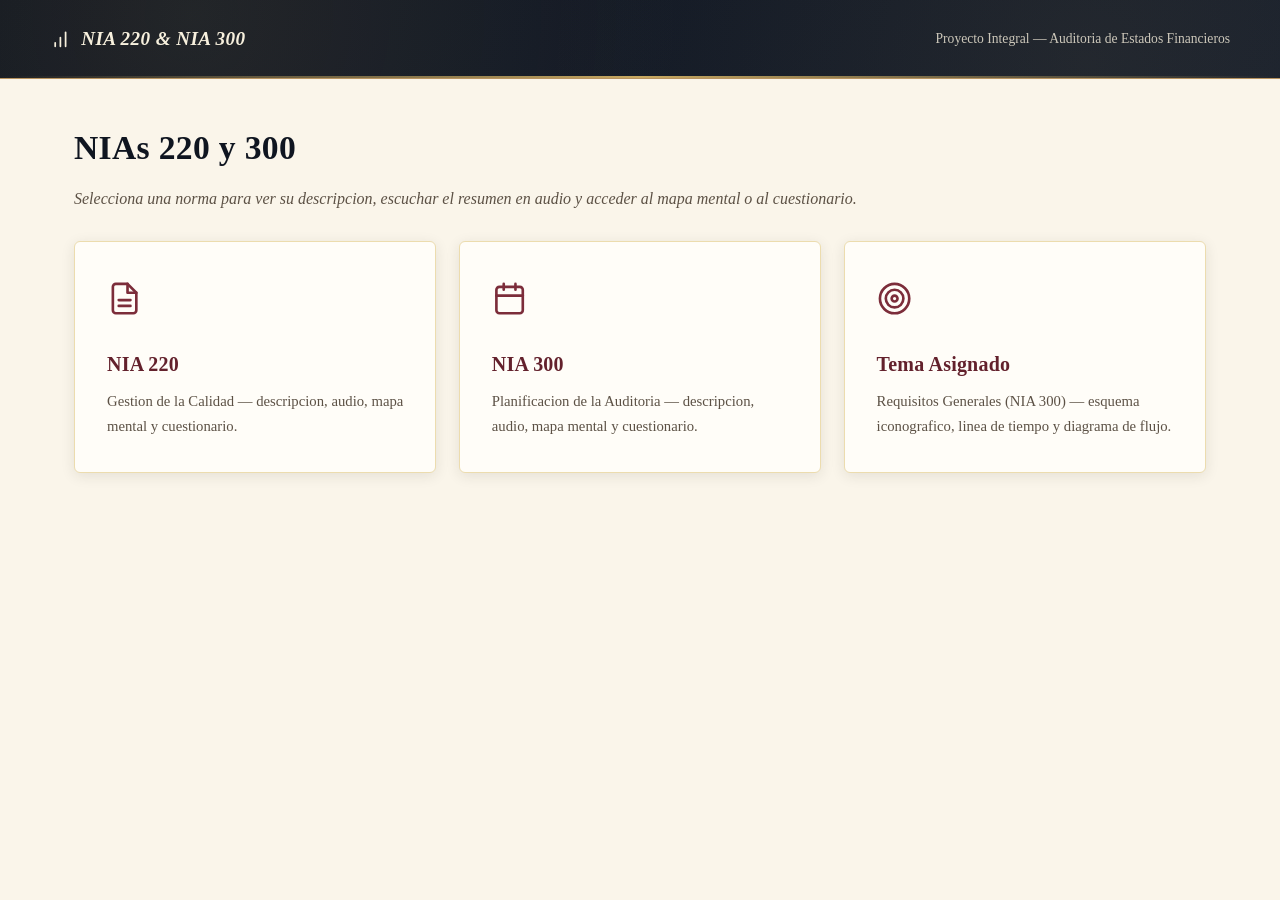
==== index.html @ 5d4ba633 "Version #1" ====
<!DOCTYPE html>
<html lang="es">
<head>
<meta charset="UTF-8">
<meta name="viewport" content="width=device-width, initial-scale=1.0">
<title>NIAs 220 y 300</title>
<link rel="preconnect" href="https://fonts.googleapis.com">
<link rel="preconnect" href="https://fonts.gstatic.com" crossorigin>
<link href="https://fonts.googleapis.com/css2?family=Poppins:wght@500;600;700;800&family=Inter:wght@400;500;600;700&display=swap" rel="stylesheet">
<link rel="stylesheet" href="style.css">
</head>
<body>
<header class="site-header">
<div class="site-header-inner">
<a class="brand" href="index.html"><svg viewBox="0 0 24 24" fill="none" stroke="currentColor" stroke-width="2" stroke-linecap="round" stroke-linejoin="round"><line x1="12" y1="20" x2="12" y2="10"/><line x1="18" y1="20" x2="18" y2="4"/><line x1="6" y1="20" x2="6" y2="16"/></svg> NIA 220 &amp; NIA 300</a>
<span class="crumb">Proyecto Integral &mdash; Auditoria de Estados Financieros</span>
</div>
</header>

<main>
<div class="page-title">
<h1>NIAs 220 y 300</h1>
<p>Selecciona una norma para ver su descripcion, escuchar el resumen en audio y acceder al mapa mental o al cuestionario.</p>
</div>

<div class="norma-grid">
<a class="norma-card" href="nia220.html">
<div class="n-icon"><svg viewBox="0 0 24 24" fill="none" stroke="currentColor" stroke-width="1.8" stroke-linecap="round" stroke-linejoin="round"><path d="M14 2H6a2 2 0 0 0-2 2v16a2 2 0 0 0 2 2h12a2 2 0 0 0 2-2V8z"/><polyline points="14 2 14 8 20 8"/><line x1="16" y1="13" x2="8" y2="13"/><line x1="16" y1="17" x2="8" y2="17"/></svg></div>
<h3>NIA 220</h3>
<p>Gestion de la Calidad &mdash; descripcion, audio, mapa mental y cuestionario.</p>
</a>
<a class="norma-card" href="nia300.html">
<div class="n-icon"><svg viewBox="0 0 24 24" fill="none" stroke="currentColor" stroke-width="1.8" stroke-linecap="round" stroke-linejoin="round"><rect x="3" y="4" width="18" height="18" rx="2"/><line x1="16" y1="2" x2="16" y2="6"/><line x1="8" y1="2" x2="8" y2="6"/><line x1="3" y1="10" x2="21" y2="10"/></svg></div>
<h3>NIA 300</h3>
<p>Planificacion de la Auditoria &mdash; descripcion, audio, mapa mental y cuestionario.</p>
</a>
<a class="norma-card" href="tema.html">
<div class="n-icon"><svg viewBox="0 0 24 24" fill="none" stroke="currentColor" stroke-width="1.8" stroke-linecap="round" stroke-linejoin="round"><circle cx="12" cy="12" r="10"/><circle cx="12" cy="12" r="6"/><circle cx="12" cy="12" r="2"/></svg></div>
<h3>Tema Asignado</h3>
<p>Requisitos Generales (NIA 300) &mdash; esquema iconografico, linea de tiempo y diagrama de flujo.</p>
</a>
</div>

</main>
</body>
</html>
---- style.css ----
:root{
  --gold-100:#f7f0dd;
  --gold-200:#ecdcae;
  --gold-300:#dcc384;
  --gold-400:#c9a961;
  --gold-500:#b8935f;
  --gold-600:#9c7a45;
  --wine-400:#a1495a;
  --wine-500:#7c2d3a;
  --wine-600:#63212c;
  --wine-700:#4a1820;
  --navy-700:#1f2a3d;
  --navy-800:#161e2c;
  --navy-900:#0f1520;
  --ink-900:#2b241d;
  --ink-600:#5c5145;
  --ink-400:#8a7d6c;
  --surface:#fffdf8;
  --paper:#faf5ea;
  --radius-lg:6px;
  --radius-md:4px;
  --radius-sm:3px;
  --shadow-soft:0 3px 14px rgba(43,36,29,.10);
  --shadow-hover:0 8px 22px rgba(43,36,29,.16);
  --z-dropdown:10;
  --z-sticky:20;
  --z-overlay:30;

  /* Alias de compatibilidad: mismos nombres que usa el JS/SVG del mapa mental,
     remapeados a la paleta vintage para no romper fills inline */
  --blue-50:var(--gold-100);
  --blue-100:var(--gold-100);
  --blue-200:var(--gold-200);
  --blue-300:var(--gold-300);
  --blue-400:var(--gold-400);
  --blue-500:var(--gold-500);
  --blue-600:var(--wine-500);
  --blue-700:var(--wine-600);
  --blue-800:var(--wine-600);
  --blue-900:var(--navy-900);
  --teal-400:var(--gold-300);
  --teal-500:var(--gold-500);
  --teal-600:var(--wine-500);
}
*,*::before,*::after{box-sizing:border-box;margin:0;padding:0}
html{scroll-behavior:smooth}
body{
  font-family:'Lora','Georgia','Times New Roman',serif;
  background:var(--paper);
  color:var(--ink-900);
  line-height:1.75;
  -webkit-font-smoothing:antialiased;
}
h1,h2,h3,h4{font-family:'Playfair Display','Times New Roman',serif;text-wrap:balance;letter-spacing:.01em}
p{text-wrap:pretty}
:focus-visible{outline:2px solid var(--gold-500);outline-offset:2px;border-radius:2px}

/* ---------- Header ---------- */
header{
  background:linear-gradient(135deg,var(--navy-900) 0%,var(--navy-800) 55%,var(--navy-700) 100%);
  color:var(--gold-100);padding:3.5rem 1.5rem 3rem;text-align:center;position:relative;overflow:hidden;
  border-bottom:1px solid var(--gold-500);
}
header::before{
  content:"";position:absolute;inset:0;
  background:radial-gradient(circle at 15% 20%,rgba(201,169,97,.10),transparent 45%),
             radial-gradient(circle at 85% 80%,rgba(201,169,97,.08),transparent 50%);
  pointer-events:none;
}
header::after{content:"";position:absolute;bottom:0;left:0;right:0;height:2px;background:linear-gradient(90deg,transparent,var(--gold-400),transparent)}
header h1{font-size:2.6rem;font-weight:700;letter-spacing:.02em;position:relative;font-style:italic}
header p{font-size:1.05rem;opacity:.85;margin-top:.6rem;font-weight:400;position:relative;font-family:'Lora',serif}
.badge-header{display:inline-flex;gap:.6rem;margin-top:1.2rem;flex-wrap:wrap;justify-content:center;position:relative}
.badge-header span{
  background:rgba(201,169,97,.12);
  border:1px solid rgba(201,169,97,.45);padding:.4rem 1.1rem;border-radius:999px;
  font-size:.78rem;font-weight:600;letter-spacing:.04em;text-transform:uppercase;color:var(--gold-200)
}

/* ---------- Buttons ---------- */
.back-btn,.audio-btn,.quiz-submit{
  display:inline-block;border:none;cursor:pointer;
  font-family:'Lora',serif;font-weight:600;font-size:.9rem;letter-spacing:.02em;
  border-radius:var(--radius-sm);padding:.65rem 1.5rem;
  transition:transform .18s ease,box-shadow .18s ease,background .18s ease;
  box-shadow:var(--shadow-soft);
}
.back-btn{background:var(--surface);color:var(--wine-600);border:1.5px solid var(--gold-300)}
.back-btn:hover{background:var(--wine-600);color:var(--gold-100);transform:translateY(-2px);box-shadow:var(--shadow-hover)}
.audio-btn{background:linear-gradient(135deg,var(--navy-800),var(--navy-700));color:var(--gold-100)}
.audio-btn.pause{background:linear-gradient(135deg,#8a7d6c,#5c5145)}
.audio-btn.stop{background:linear-gradient(135deg,var(--wine-500),var(--wine-600))}
.audio-btn:hover,.quiz-submit:hover{transform:translateY(-2px);box-shadow:var(--shadow-hover)}
.quiz-submit{background:linear-gradient(135deg,var(--gold-500),var(--gold-600));color:var(--navy-900);margin-top:.6rem}

/* ---------- Layout & Cards ---------- */
.tab-content{display:none;padding:2.5rem 1.5rem 4rem;max-width:1180px;margin:0 auto}
.tab-content.active{display:block;animation:fadeIn .5s ease}
@keyframes fadeIn{from{opacity:0;transform:translateY(6px)}to{opacity:1;transform:translateY(0)}}
.card{
  background:var(--surface);border-radius:var(--radius-lg);padding:2.2rem;
  margin-bottom:1.8rem;box-shadow:var(--shadow-soft);border:1px solid var(--gold-200);
  transition:box-shadow .3s ease;
}
.card:hover{box-shadow:var(--shadow-hover)}
.card h2{font-size:1.4rem;font-weight:700;color:var(--wine-600);margin-bottom:1.1rem;border-bottom:1px solid var(--gold-200);padding-bottom:.6rem}

/* ---------- Audio ---------- */
.audio-controls{display:flex;gap:.7rem;flex-wrap:wrap;margin:1.2rem 0}
.audio-status{font-size:.85rem;color:var(--ink-600);font-weight:500;margin-bottom:.5rem;font-style:italic}
.audio-progress{background:var(--gold-100);border-radius:999px;height:6px;overflow:hidden}
.audio-progress-bar{height:100%;width:0;background:linear-gradient(90deg,var(--gold-500),var(--wine-500));border-radius:999px;transition:width .3s ease}

/* ---------- Quiz ---------- */
.quiz-question{background:var(--gold-100);border-radius:var(--radius-sm);padding:1.3rem 1.4rem;margin-bottom:1rem;border-left:3px solid var(--wine-500)}
.quiz-question p.q-text{font-weight:700;margin-bottom:.7rem;color:var(--navy-900)}
.quiz-options{display:flex;flex-direction:column;gap:.5rem}
.quiz-options label{display:flex;align-items:center;gap:.5rem;cursor:pointer;padding:.35rem .5rem;border-radius:var(--radius-sm);transition:background .15s ease}
.quiz-options label:hover{background:var(--gold-200)}
.quiz-options input[type=radio]{accent-color:var(--wine-500)}
.quiz-result{display:none;margin-top:1.2rem;padding:1.1rem;border-radius:var(--radius-sm);font-weight:700;text-align:center}
.quiz-result.show{display:block;animation:fadeIn .4s ease}
.quiz-result.pass{background:#eaf0e4;color:#3f5c34;border:1px solid #9db98a}
.quiz-result.fail{background:#f3e2e2;color:var(--wine-600);border:1px solid var(--wine-400)}

/* ---------- Misc blocks ---------- */
.summary-box{background:var(--gold-100);border-left:3px solid var(--gold-500);border-radius:0 var(--radius-sm) var(--radius-sm) 0;padding:1.1rem 1.3rem;margin:1rem 0}
.pres-card{
  display:flex;align-items:center;gap:1.4rem;
  background:linear-gradient(135deg,var(--navy-900),var(--navy-700));color:var(--gold-100);
  border-radius:var(--radius-lg);padding:2.2rem;margin:1.5rem 0;box-shadow:var(--shadow-soft);
  border:1px solid var(--gold-500);
}
.pres-card .icon{font-size:2.6rem;color:var(--gold-400)}
.pres-card h3{font-size:1.3rem;margin-bottom:.3rem;font-family:'Playfair Display',serif}
.pres-card p{opacity:.85;font-size:.95rem}

/* ---------- Table ---------- */
table{width:100%;border-collapse:collapse;border-radius:var(--radius-sm);overflow:hidden}
th{background:var(--navy-900);color:var(--gold-200);font-family:'Playfair Display',serif;font-weight:600;letter-spacing:.02em}
th,td{padding:.85rem 1rem;text-align:left;border-bottom:1px solid var(--gold-200);font-size:.92rem}
tr:last-child td{border-bottom:none}
tbody tr:hover{background:var(--gold-100)}

/* ========== MAPA MENTAL INTERACTIVO ========== */
.mm-container { 
  position:relative; width:100%; height:520px; border-radius:var(--radius-md); 
  border:1.5px solid var(--gold-300); overflow:hidden; 
  background:linear-gradient(135deg,var(--paper) 0%,var(--gold-100) 100%); 
  cursor:grab; touch-action:none; margin-top:1rem;
}
.mm-container:active { cursor:grabbing; }
.mm-container.grabbing { cursor:grabbing; }
.mm-svg { width:100%; height:100%; display:block; }

.mm-node { cursor:pointer; }
.mm-node-rect { transition:all 0.3s ease; stroke:var(--gold-400); stroke-width:1.5px; }
.mm-node:hover .mm-node-rect { filter:brightness(1.06); transform:scale(1.02); }
.mm-node.active .mm-node-rect { stroke:var(--wine-600); stroke-width:2.5px; }
.mm-node text{ font-family:'Lora','Georgia',serif; font-weight:600; fill:var(--navy-900); }
.mm-node.active text{ fill:var(--gold-100); }
.mm-edge, .mm-link{ stroke:var(--gold-300); stroke-width:1.5px; }
.mm-root .mm-node-rect{ fill:var(--navy-900); stroke:var(--gold-500); }
.mm-root text{ fill:var(--gold-100); }

.mm-detail { 
  position:absolute; bottom:14px; left:14px; right:14px; max-width:600px; margin:0 auto;
  background:var(--surface); border:1.5px solid var(--gold-300); 
  border-radius:var(--radius-sm); padding:1.2rem 1.5rem; 
  box-shadow:var(--shadow-hover); display:none; 
  animation:slideUp 0.35s ease; z-index:20;
}
.mm-detail.show { display:block; }
@keyframes slideUp { from { opacity:0; transform:translateY(10px); } to { opacity:1; transform:translateY(0); } }
.mm-detail h4 { margin:0 0 8px; font-size:1.05rem; font-weight:700; color:var(--wine-600); font-family:'Playfair Display',serif; }
.mm-detail p { margin:0; font-size:.9rem; color:var(--ink-600); line-height:1.7; }
.mm-detail .close-btn { 
  position:absolute; top:8px; right:12px; background:none; border:none; 
  font-size:1.3rem; color:var(--ink-400); cursor:pointer; padding:2px 6px; line-height:1;
}
.mm-detail .close-btn:hover { color:var(--wine-600); }

.mm-controls { 
  position:absolute; top:12px; right:12px; display:flex; gap:8px; z-index:10;
}
.mm-ctrl-btn { 
  width:36px; height:36px; border-radius:var(--radius-sm); border:1.5px solid var(--gold-300); 
  background:var(--surface); color:var(--wine-600); 
  font-size:1.1rem; font-weight:600; cursor:pointer; display:flex; align-items:center; justify-content:center;
  transition:all 0.2s ease; box-shadow:var(--shadow-soft); font-family:'Lora',serif;
}
.mm-ctrl-btn:hover { background:var(--wine-600); color:var(--gold-100); border-color:var(--wine-600); transform:translateY(-2px); }

.mm-legend { 
  position:absolute; top:12px; left:12px; display:flex; gap:14px; z-index:10; flex-wrap:wrap;
}
.mm-legend-item { display:flex; align-items:center; gap:6px; font-size:.75rem; color:var(--ink-600); font-weight:500; }
.mm-legend-dot { width:12px; height:12px; border-radius:50%; box-shadow:0 1px 4px rgba(0,0,0,.1); }

.mm-hint {
  position:absolute; bottom:12px; right:12px; font-size:.7rem; color:var(--ink-600);
  background:rgba(250,245,234,.85); padding:4px 10px; border-radius:999px; z-index:5;
}

/* ========== ESQUEMA ICONOGRAFICO ========== */
.icono-grid { display:grid; grid-template-columns:repeat(auto-fit,minmax(200px,1fr)); gap:14px; margin-top:1.2rem; }
.icono-card {
  background:var(--surface); border:1.5px solid var(--gold-200); border-radius:var(--radius-md);
  padding:1.6rem 1.2rem; text-align:center; cursor:pointer;
  transition:transform .3s ease, box-shadow .3s ease, border-color .3s ease;
  position:relative; overflow:hidden;
}
.icono-card::before {
  content:""; position:absolute; top:0; left:0; right:0; height:3px;
  background:linear-gradient(90deg,var(--gold-500),var(--wine-500)); transform:scaleX(0);
  transition:transform .35s ease; transform-origin:left;
}
.icono-card:hover { transform:translateY(-4px); box-shadow:var(--shadow-hover); border-color:var(--gold-400); }
.icono-card:hover::before { transform:scaleX(1); }
.icono-card.selected { border-color:var(--wine-500); box-shadow:0 0 0 3px rgba(124,45,58,.12); }
.icono-card.selected::before { transform:scaleX(1); }
.icono-svg {
  width:48px; height:48px; margin:0 auto .9rem; color:var(--wine-500);
  transition:transform .3s ease, color .3s ease;
}
.icono-card:hover .icono-svg { transform:scale(1.08); color:var(--wine-600); }
.icono-card h4 { color:var(--wine-600); font-size:1rem; margin-bottom:.4rem; font-family:'Playfair Display',serif; }
.icono-card p { font-size:.85rem; color:var(--ink-600); line-height:1.5; }

.icono-detail-panel {
  background:var(--gold-100); border:1.5px solid var(--gold-300); border-radius:var(--radius-md);
  padding:1.6rem 2rem; margin-top:1.5rem; display:none; animation:fadeIn .4s ease;
  border-left:4px solid var(--wine-600);
}
.icono-detail-panel.show { display:block; }
.icono-detail-panel h4 { color:var(--wine-600); font-size:1.15rem; margin-bottom:.6rem; font-family:'Playfair Display',serif; }
.icono-detail-panel p { color:var(--ink-600); font-size:.95rem; line-height:1.7; }

/* ========== LINEA DE TIEMPO ========== */
.timeline-wrap { position:relative; padding:2.5rem 0 1rem; }
.timeline-track {
  position:absolute; top:50%; left:50px; right:50px; height:2px;
  background:var(--gold-200); border-radius:2px; transform:translateY(-50%);
}
.timeline-progress {
  position:absolute; top:50%; left:50px; height:2px;
  background:linear-gradient(90deg,var(--gold-500),var(--wine-500)); border-radius:2px;
  transform:translateY(-50%); transition:width .6s cubic-bezier(.4,0,.2,1); width:0%;
}
.timeline-nodes { display:flex; justify-content:space-between; position:relative; padding:0 30px; }
.timeline-node {
  display:flex; flex-direction:column; align-items:center; cursor:pointer; width:90px;
  transition:transform .25s ease;
}
.timeline-node:hover { transform:translateY(-3px); }
.timeline-node .node-circle {
  width:42px; height:42px; border-radius:50%; border:2px solid var(--gold-300);
  background:var(--surface); display:flex; align-items:center; justify-content:center;
  font-size:15px; font-weight:700; color:var(--gold-600); font-family:'Playfair Display',serif;
  transition:all .3s ease; z-index:2; position:relative; box-shadow:var(--shadow-soft);
}
.timeline-node.active .node-circle {
  border-color:var(--wine-600); background:linear-gradient(135deg,var(--wine-600),var(--wine-700));
  color:var(--gold-100); box-shadow:0 4px 14px rgba(99,33,44,.3);
}
.timeline-node .node-label {
  margin-top:10px; font-size:12px; color:var(--ink-600); text-align:center; font-weight:600;
  max-width:100px; line-height:1.3; transition:color .3s ease;
}
.timeline-node.active .node-label { color:var(--wine-600); }

.timeline-detail {
  margin-top:2rem; padding:1.5rem 2rem; border-radius:var(--radius-md);
  border:1.5px solid var(--gold-300); background:var(--surface);
  box-shadow:var(--shadow-soft); min-height:90px; animation:fadeIn .4s ease;
}
.timeline-detail h4 { margin:0 0 8px; font-size:1.15rem; font-weight:700; color:var(--wine-600); font-family:'Playfair Display',serif; }
.timeline-detail p { margin:0; font-size:.95rem; color:var(--ink-600); line-height:1.7; }

/* ========== DIAGRAMA DE FLUJO ========== */
.flow-wrap { display:flex; flex-direction:column; align-items:center; gap:18px; padding:1.5rem 0; }
.flow-row { display:flex; align-items:center; gap:10px; flex-wrap:wrap; justify-content:center; }
.flow-step {
  padding:12px 22px; border-radius:var(--radius-sm); border:1.5px solid var(--gold-300);
  background:var(--surface); font-size:.9rem; font-weight:600; color:var(--wine-600);
  cursor:pointer; transition:all .3s ease; position:relative; min-width:130px; text-align:center;
  font-family:'Playfair Display',serif;
}
.flow-step:hover {
  border-color:var(--gold-500); transform:translateY(-3px);
  box-shadow:var(--shadow-soft); background:var(--gold-100);
}
.flow-step.active {
  border-color:var(--wine-600); background:linear-gradient(135deg,var(--wine-600),var(--wine-700));
  color:var(--gold-100); box-shadow:0 6px 16px rgba(99,33,44,.25);
}
.flow-arrow {
  color:var(--gold-500); font-size:1.3rem; font-weight:700;
  animation:pulseArrow 2.4s infinite;
}
@keyframes pulseArrow {
  0%,100%{opacity:.55; transform:translateX(0);}
  50%{opacity:1; transform:translateX(3px);}
}
.flow-detail {
  width:100%; max-width:560px; padding:1.5rem 2rem; border-radius:var(--radius-md);
  border:1.5px solid var(--gold-300); background:var(--surface);
  margin-top:8px; box-shadow:var(--shadow-soft); animation:fadeIn .4s ease;
}
.flow-detail h4 { margin:0 0 8px; font-size:1.15rem; font-weight:700; color:var(--wine-600); font-family:'Playfair Display',serif; }
.flow-detail p { margin:0; font-size:.95rem; color:var(--ink-600); line-height:1.7; }
.flow-play-btn {
  margin-top:12px; padding:10px 28px; border-radius:999px; border:1.5px solid var(--gold-400);
  background:var(--surface); color:var(--wine-600); font-size:.9rem; font-weight:600; cursor:pointer;
  transition:all .3s ease; font-family:'Lora',serif;
}
.flow-play-btn:hover {
  background:linear-gradient(135deg,var(--wine-500),var(--wine-600));
  color:var(--gold-100); border-color:transparent; box-shadow:var(--shadow-hover);
}

/* ========== MODAL ========== */
.modal-overlay{
  position:fixed; inset:0; background:rgba(15,21,32,.55); backdrop-filter:blur(2px);
  display:none; align-items:center; justify-content:center; z-index:var(--z-overlay);
  animation:fadeIn .25s ease;
}
.modal-overlay.show{display:flex}
.modal-box{
  background:var(--surface); border:1px solid var(--gold-300); border-radius:var(--radius-lg);
  padding:2rem 2.2rem; max-width:520px; width:90%; box-shadow:var(--shadow-hover);
  animation:slideUp .3s ease; position:relative;
}
.modal-box h3{font-family:'Playfair Display',serif; color:var(--wine-600); font-size:1.3rem; margin-bottom:.8rem; border-bottom:1px solid var(--gold-200); padding-bottom:.5rem}
.modal-box p{color:var(--ink-600); font-size:.95rem; line-height:1.7}
.modal-close{
  position:absolute; top:12px; right:14px; background:none; border:none;
  font-size:1.4rem; color:var(--ink-400); cursor:pointer; line-height:1;
}
.modal-close:hover{color:var(--wine-600)}

@media(max-width:768px){
  header h1{font-size:2rem}
  .card{padding:1.5rem}
  .icono-grid { grid-template-columns:1fr; }
  .timeline-nodes { padding:0 10px; }
  .timeline-node { width:60px; }
  .timeline-node .node-label { font-size:10px; max-width:70px; }
  .flow-row { flex-direction:column; gap:8px; }
  .flow-arrow { transform:rotate(90deg); }
  .mm-container { height:400px; }
}

/* ========== NAVEGACION ENTRE PAGINAS ========== */
.site-header{
  background:linear-gradient(135deg,var(--navy-900) 0%,var(--navy-800) 100%);
  color:var(--gold-100);padding:1.4rem 1.5rem;position:relative;overflow:hidden;
  border-bottom:1px solid var(--gold-500);
}
.site-header::after{content:"";position:absolute;bottom:0;left:0;right:0;height:2px;background:linear-gradient(90deg,transparent,var(--gold-400),transparent)}
.site-header-inner{max-width:1180px;margin:0 auto;display:flex;align-items:center;justify-content:space-between;gap:1rem;flex-wrap:wrap;position:relative}
.site-header a.brand{color:var(--gold-100);text-decoration:none;font-family:'Playfair Display',serif;font-weight:700;font-size:1.2rem;letter-spacing:.02em;display:flex;align-items:center;gap:.5rem;font-style:italic}
.crumb{font-size:.85rem;color:rgba(247,240,221,.8);font-weight:500}
.crumb a{color:var(--gold-200);text-decoration:none;border-bottom:1px solid rgba(201,169,97,.4)}
.crumb a:hover{border-bottom-color:var(--gold-400)}

main{max-width:1180px;margin:0 auto;padding:2.5rem 1.5rem 4rem}

.page-title{margin-bottom:1.6rem}
.page-title h1{font-size:2.1rem;font-weight:700;color:var(--navy-900);letter-spacing:.01em}
.page-title p{color:var(--ink-600);margin-top:.4rem;font-size:1rem;font-style:italic}

/* Botones grandes de navegacion a subpaginas */
.action-grid{display:grid;grid-template-columns:repeat(auto-fit,minmax(240px,1fr));gap:1.2rem;margin-top:1.8rem}
.action-btn{
  display:flex;flex-direction:column;align-items:flex-start;gap:.5rem;
  background:linear-gradient(135deg,var(--navy-900),var(--navy-700));color:var(--gold-100);
  border-radius:var(--radius-lg);padding:2rem 2.2rem;text-decoration:none;
  box-shadow:var(--shadow-soft);transition:transform .25s ease,box-shadow .25s ease;
  border:1px solid var(--gold-500);cursor:pointer;font-family:'Lora',serif;
}
.action-btn.alt{background:linear-gradient(135deg,var(--wine-600),var(--wine-700));border-color:var(--gold-400)}
.action-btn:hover{transform:translateY(-4px);box-shadow:var(--shadow-hover)}
.action-btn .a-icon{font-size:2.2rem;color:var(--gold-400)}
.action-btn .a-title{font-size:1.25rem;font-weight:700;font-family:'Playfair Display',serif}
.action-btn .a-desc{font-size:.9rem;opacity:.85;font-weight:400}

/* Home: tarjetas de norma */
.norma-grid{display:grid;grid-template-columns:repeat(auto-fit,minmax(260px,1fr));gap:1.4rem;margin-top:1.8rem}
.norma-card{
  background:var(--surface);border-radius:var(--radius-lg);padding:2rem;
  box-shadow:var(--shadow-soft);border:1px solid var(--gold-200);
  text-decoration:none;color:inherit;display:block;
  transition:transform .25s ease,box-shadow .25s ease,border-color .25s ease;
}
.norma-card:hover{transform:translateY(-4px);box-shadow:var(--shadow-hover);border-color:var(--gold-400)}
.norma-card .n-icon{font-size:2.2rem;margin-bottom:.7rem;color:var(--wine-500)}
.norma-card h3{color:var(--wine-600);font-size:1.25rem;margin-bottom:.4rem;font-family:'Playfair Display',serif}
.norma-card p{color:var(--ink-600);font-size:.92rem}

/* ========== ILUSTRACIONES VINTAGE (descripciones NIA) ========== */
.hero-illustration{
  display:flex; justify-content:center; margin:.4rem 0 1.8rem;
}
.hero-illustration svg{
  width:170px; height:170px; color:var(--wine-600);
}
.hero-illustration .ring-outer{ stroke:var(--gold-500); }
.hero-illustration .ring-dashed{ stroke:var(--gold-400); stroke-dasharray:3 4; }
.hero-illustration .laurel{ stroke:var(--gold-500); }
.hero-illustration .emblem{ stroke:var(--wine-600); }

.section-heading{
  display:flex; align-items:center; gap:.65rem;
  margin-top:1.4rem; color:var(--wine-600); font-size:1.1rem;
}
.section-icon{
  width:30px; height:30px; flex-shrink:0; color:var(--wine-600);
}
.section-icon-wrap{
  display:flex; align-items:center; justify-content:center;
  width:44px; height:44px; border-radius:50%;
  border:1.5px solid var(--gold-300); background:var(--gold-100);
  flex-shrink:0;
}
.section-icon-wrap svg{ width:24px; height:24px; color:var(--wine-600); }

/* ========== MARCO DE IMAGEN (descripciones) ========== */
.desc-image-frame{
  margin:1.8rem auto 0; max-width:520px;
  background:var(--surface); border:1px solid var(--gold-300);
  border-radius:var(--radius-md); padding:.9rem;
  box-shadow:var(--shadow-soft); position:relative;
}
.desc-image-frame::before{
  content:""; position:absolute; inset:6px;
  border:1px solid var(--gold-400); border-radius:2px; pointer-events:none;
}
.desc-image-frame img{
  display:block; width:100%; height:auto; border-radius:2px;
  filter:sepia(.15) saturate(.9); position:relative;
}
.desc-image-caption{
  text-align:center; margin-top:.7rem; font-size:.82rem; font-style:italic;
  color:var(--ink-600); font-family:'Lora',serif;
}

/* ========== ICONOS SVG (reemplazan emojis) ========== */
.brand svg{width:1.3rem;height:1.3rem;vertical-align:-3px;margin-right:.15rem}
.n-icon svg{width:2.2rem;height:2.2rem}
.a-icon svg{width:2.2rem;height:2.2rem}
.flow-play-btn svg{width:14px;height:14px;vertical-align:-2px;margin-right:4px}
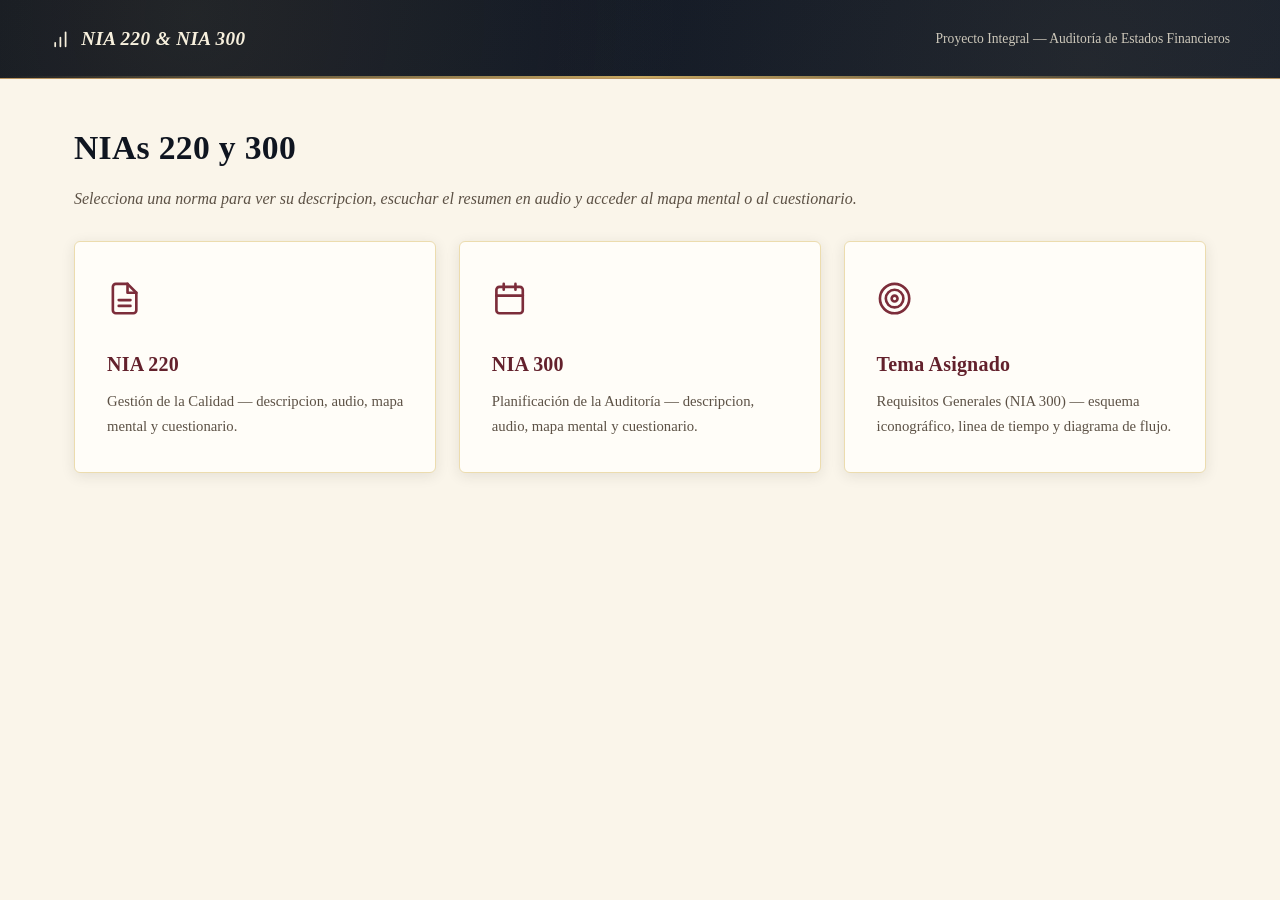
==== commit 3ede5744: "index.html" ====
--- a/index.html
+++ b/index.html
@@ -13,7 +13,7 @@
 <header class="site-header">
 <div class="site-header-inner">
 <a class="brand" href="index.html"><svg viewBox="0 0 24 24" fill="none" stroke="currentColor" stroke-width="2" stroke-linecap="round" stroke-linejoin="round"><line x1="12" y1="20" x2="12" y2="10"/><line x1="18" y1="20" x2="18" y2="4"/><line x1="6" y1="20" x2="6" y2="16"/></svg> NIA 220 &amp; NIA 300</a>
-<span class="crumb">Proyecto Integral &mdash; Auditoria de Estados Financieros</span>
+<span class="crumb">Proyecto Integral &mdash; Auditoría de Estados Financieros</span>
 </div>
 </header>
 
@@ -27,17 +27,17 @@
 <a class="norma-card" href="nia220.html">
 <div class="n-icon"><svg viewBox="0 0 24 24" fill="none" stroke="currentColor" stroke-width="1.8" stroke-linecap="round" stroke-linejoin="round"><path d="M14 2H6a2 2 0 0 0-2 2v16a2 2 0 0 0 2 2h12a2 2 0 0 0 2-2V8z"/><polyline points="14 2 14 8 20 8"/><line x1="16" y1="13" x2="8" y2="13"/><line x1="16" y1="17" x2="8" y2="17"/></svg></div>
 <h3>NIA 220</h3>
-<p>Gestion de la Calidad &mdash; descripcion, audio, mapa mental y cuestionario.</p>
+<p>Gestión de la Calidad &mdash; descripcion, audio, mapa mental y cuestionario.</p>
 </a>
 <a class="norma-card" href="nia300.html">
 <div class="n-icon"><svg viewBox="0 0 24 24" fill="none" stroke="currentColor" stroke-width="1.8" stroke-linecap="round" stroke-linejoin="round"><rect x="3" y="4" width="18" height="18" rx="2"/><line x1="16" y1="2" x2="16" y2="6"/><line x1="8" y1="2" x2="8" y2="6"/><line x1="3" y1="10" x2="21" y2="10"/></svg></div>
 <h3>NIA 300</h3>
-<p>Planificacion de la Auditoria &mdash; descripcion, audio, mapa mental y cuestionario.</p>
+<p>Planificación de la Auditoría &mdash; descripcion, audio, mapa mental y cuestionario.</p>
 </a>
 <a class="norma-card" href="tema.html">
 <div class="n-icon"><svg viewBox="0 0 24 24" fill="none" stroke="currentColor" stroke-width="1.8" stroke-linecap="round" stroke-linejoin="round"><circle cx="12" cy="12" r="10"/><circle cx="12" cy="12" r="6"/><circle cx="12" cy="12" r="2"/></svg></div>
 <h3>Tema Asignado</h3>
-<p>Requisitos Generales (NIA 300) &mdash; esquema iconografico, linea de tiempo y diagrama de flujo.</p>
+<p>Requisitos Generales (NIA 300) &mdash; esquema iconográfico, linea de tiempo y diagrama de flujo.</p>
 </a>
 </div>
 
